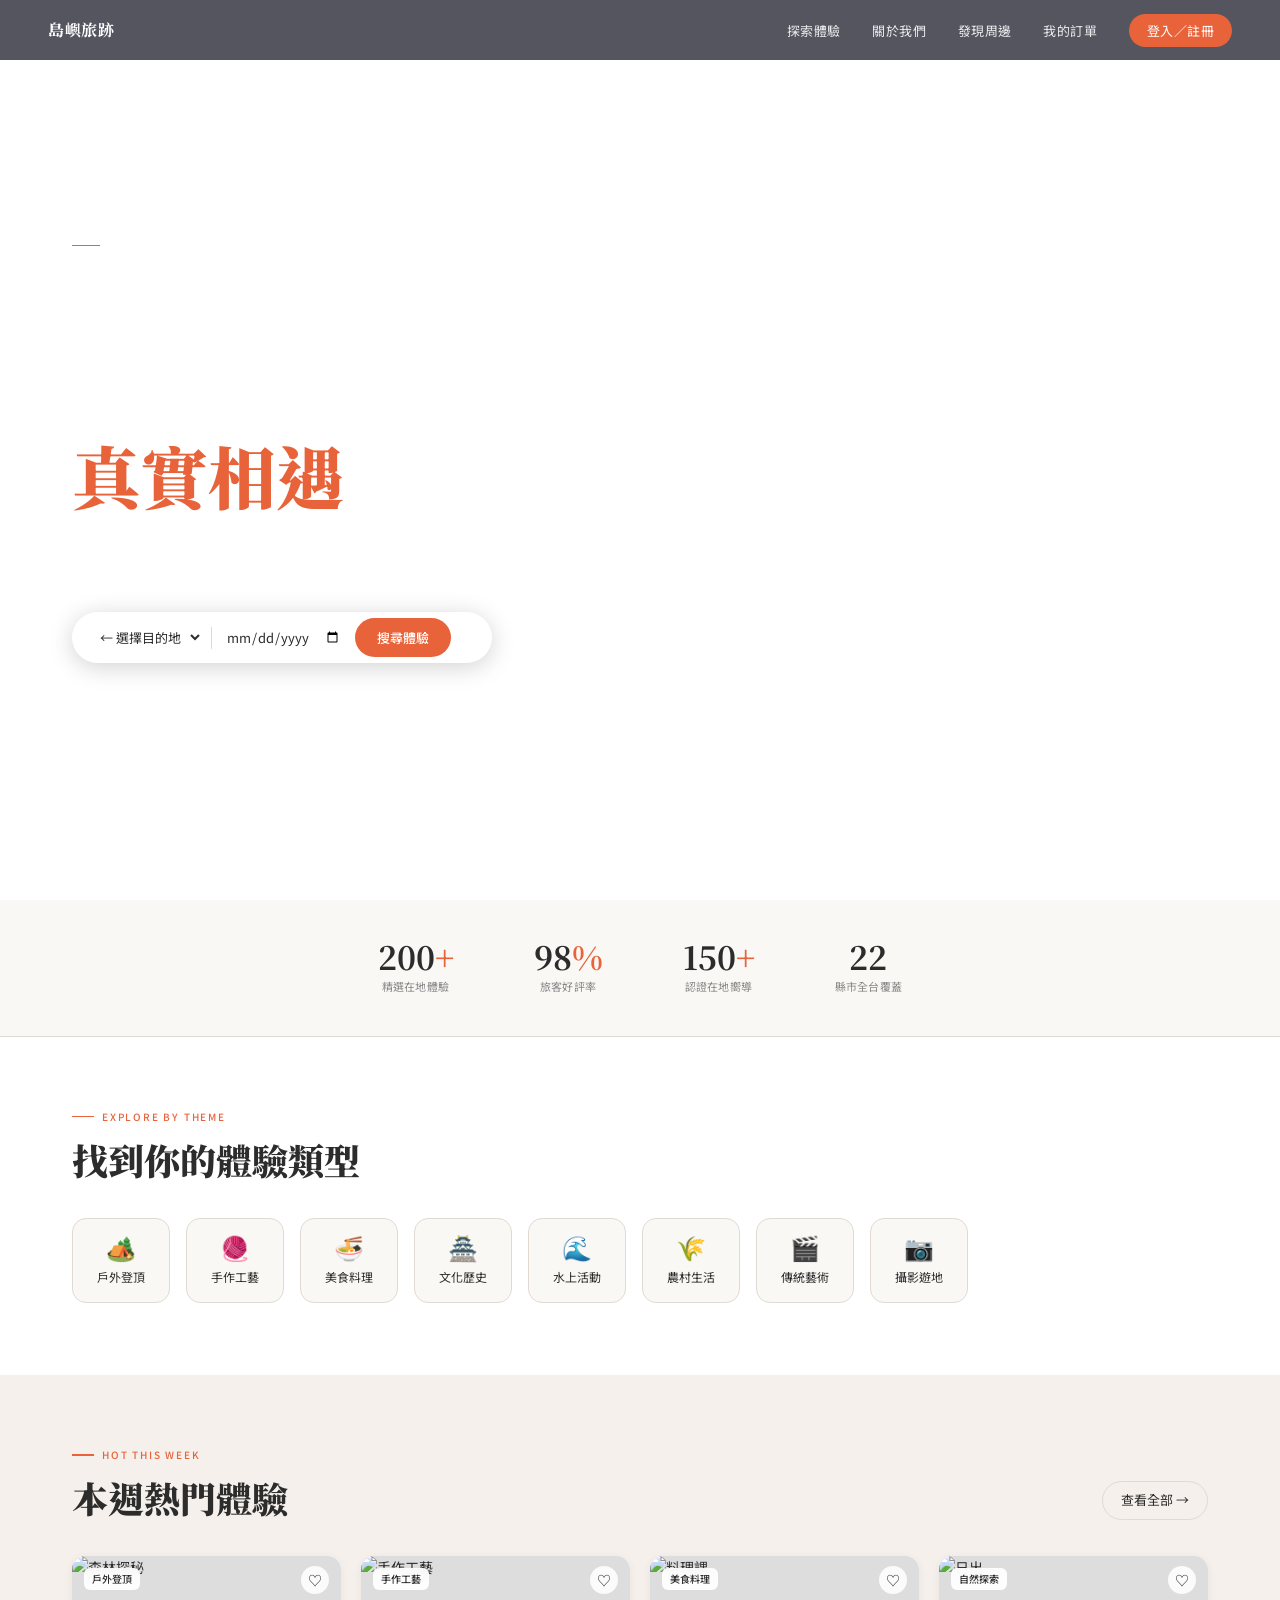
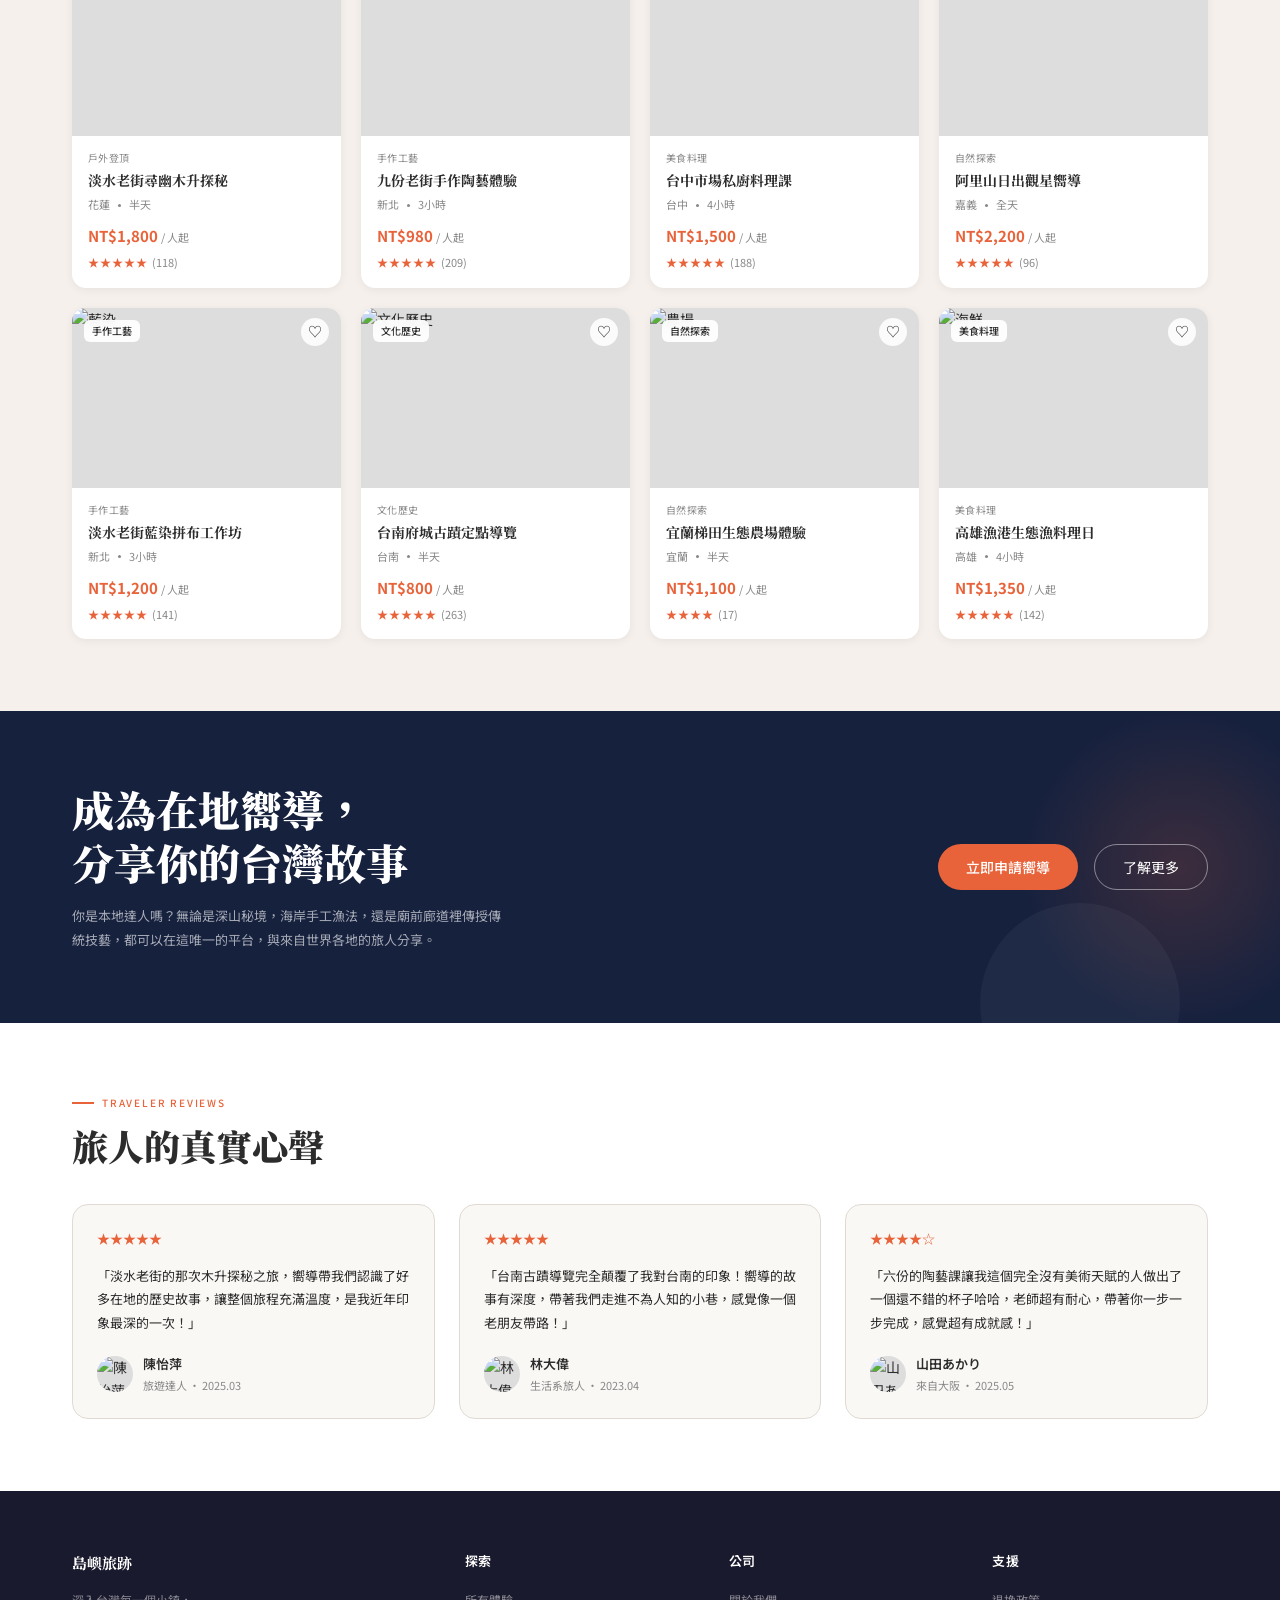
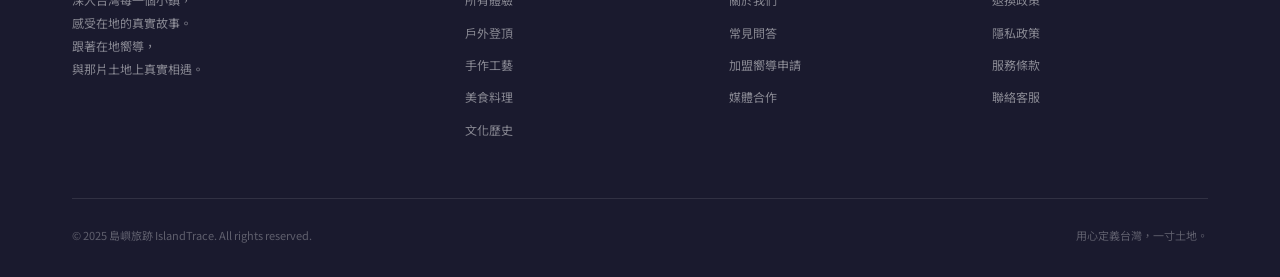
==== index.html @ 622d6f6a "Create index.html" ====
<!DOCTYPE html>
<html lang="zh-TW">
<head>
  <meta charset="UTF-8" />
  <meta name="viewport" content="width=device-width, initial-scale=1.0" />
  <title>島嶼旅跡 IslandTrace</title>
  <link rel="preconnect" href="https://fonts.googleapis.com" />
  <link rel="preconnect" href="https://fonts.gstatic.com" crossorigin />
  <link href="https://fonts.googleapis.com/css2?family=Noto+Serif+TC:wght@400;600;700;900&family=Noto+Sans+TC:wght@300;400;500;600&display=swap" rel="stylesheet" />
  <style>
    *, *::before, *::after { box-sizing: border-box; margin: 0; padding: 0; }

    :root {
      --orange: #E8633A;
      --orange-light: #F07A54;
      --dark: #1A1A2E;
      --navy: #16213E;
      --cream: #F5F0EB;
      --warm-white: #FAF8F5;
      --text-main: #2C2C2C;
      --text-muted: #888;
      --border: #E0DAD3;
      --star: #E8633A;
      --serif: 'Noto Serif TC', serif;
      --sans: 'Noto Sans TC', sans-serif;
    }

    body {
      font-family: var(--sans);
      color: var(--text-main);
      background: #fff;
      font-size: 14px;
      line-height: 1.6;
    }

    a { text-decoration: none; color: inherit; }

    /* ===================== NAV ===================== */
    nav {
      position: fixed;
      top: 0; left: 0; right: 0;
      z-index: 100;
      display: flex;
      align-items: center;
      justify-content: space-between;
      padding: 0 48px;
      height: 60px;
      background: rgba(20, 20, 35, 0.72);
      backdrop-filter: blur(12px);
      -webkit-backdrop-filter: blur(12px);
    }

    .nav-logo {
      font-family: var(--serif);
      font-size: 16px;
      font-weight: 700;
      color: #fff;
      letter-spacing: 0.04em;
    }

    .nav-links {
      display: flex;
      align-items: center;
      gap: 32px;
      list-style: none;
    }

    .nav-links a {
      color: rgba(255,255,255,0.88);
      font-size: 13px;
      font-weight: 400;
      letter-spacing: 0.03em;
      transition: color 0.2s;
    }
    .nav-links a:hover { color: #fff; }

    .nav-cta {
      background: var(--orange);
      color: #fff !important;
      padding: 7px 18px;
      border-radius: 20px;
      font-weight: 500;
      font-size: 13px;
      transition: background 0.2s;
    }
    .nav-cta:hover { background: var(--orange-light) !important; }

    /* ===================== HERO ===================== */
    .hero {
      position: relative;
      height: 100vh;
      min-height: 620px;
      display: flex;
      align-items: center;
      overflow: hidden;
    }

    .hero-bg {
      position: absolute;
      inset: 0;
      background: url('https://images.unsplash.com/photo-1470004914212-05527e49370b?w=1600&q=80') center/cover no-repeat;
      filter: brightness(0.62);
    }

    .hero-content {
      position: relative;
      z-index: 2;
      padding: 0 72px;
      max-width: 640px;
    }

    .hero-eyebrow {
      display: flex;
      align-items: center;
      gap: 8px;
      margin-bottom: 20px;
      font-size: 11px;
      color: rgba(255,255,255,0.7);
      letter-spacing: 0.15em;
      text-transform: uppercase;
    }

    .hero-eyebrow::before {
      content: '';
      display: block;
      width: 28px; height: 1px;
      background: var(--orange);
    }

    .hero-title {
      font-family: var(--serif);
      font-size: clamp(42px, 5.5vw, 68px);
      font-weight: 900;
      color: #fff;
      line-height: 1.18;
      margin-bottom: 4px;
    }

    .hero-title .accent {
      color: var(--orange);
      display: block;
    }

    .hero-sub {
      color: rgba(255,255,255,0.72);
      font-size: 13px;
      line-height: 1.8;
      margin: 18px 0 32px;
      max-width: 380px;
    }

    .hero-search {
      display: flex;
      align-items: center;
      background: #fff;
      border-radius: 40px;
      padding: 6px 6px 6px 18px;
      gap: 8px;
      max-width: 420px;
      box-shadow: 0 4px 24px rgba(0,0,0,0.18);
    }

    .hero-search select,
    .hero-search input[type="date"] {
      border: none;
      outline: none;
      background: transparent;
      font-size: 13px;
      color: var(--text-main);
      font-family: var(--sans);
      padding: 4px 6px;
      cursor: pointer;
    }

    .hero-search .divider {
      width: 1px;
      height: 22px;
      background: var(--border);
      flex-shrink: 0;
    }

    .hero-search button {
      background: var(--orange);
      color: #fff;
      border: none;
      border-radius: 30px;
      padding: 10px 22px;
      font-size: 13px;
      font-weight: 500;
      cursor: pointer;
      white-space: nowrap;
      font-family: var(--sans);
      transition: background 0.2s;
      flex-shrink: 0;
    }
    .hero-search button:hover { background: var(--orange-light); }

    /* ===================== STATS ===================== */
    .stats-bar {
      background: var(--warm-white);
      padding: 40px 72px;
      display: flex;
      justify-content: center;
      gap: 80px;
      border-bottom: 1px solid var(--border);
    }

    .stat-item { text-align: center; }

    .stat-num {
      font-family: var(--serif);
      font-size: 32px;
      font-weight: 700;
      color: var(--text-main);
      line-height: 1;
    }

    .stat-num span { color: var(--orange); }

    .stat-label {
      font-size: 11px;
      color: var(--text-muted);
      margin-top: 6px;
      letter-spacing: 0.03em;
    }

    /* ===================== SECTIONS SHARED ===================== */
    section { padding: 72px 72px; }

    .section-eyebrow {
      display: flex;
      align-items: center;
      gap: 8px;
      font-size: 10px;
      letter-spacing: 0.18em;
      text-transform: uppercase;
      color: var(--orange);
      margin-bottom: 12px;
      font-weight: 500;
    }

    .section-eyebrow::before {
      content: '';
      display: block;
      width: 22px; height: 1.5px;
      background: var(--orange);
    }

    .section-title {
      font-family: var(--serif);
      font-size: clamp(26px, 3vw, 36px);
      font-weight: 900;
      color: var(--text-main);
      line-height: 1.25;
      margin-bottom: 36px;
    }

    /* ===================== THEMES ===================== */
    .themes { background: #fff; }

    .theme-tags {
      display: flex;
      gap: 16px;
      flex-wrap: wrap;
    }

    .theme-tag {
      display: flex;
      flex-direction: column;
      align-items: center;
      gap: 8px;
      background: var(--warm-white);
      border: 1.5px solid var(--border);
      border-radius: 14px;
      padding: 16px 24px;
      cursor: pointer;
      transition: border-color 0.2s, box-shadow 0.2s;
      min-width: 88px;
    }
    .theme-tag:hover { border-color: var(--orange); box-shadow: 0 2px 12px rgba(232,99,58,0.12); }

    .theme-tag .icon {
      font-size: 24px;
      line-height: 1;
    }
    .theme-tag span { font-size: 12px; color: var(--text-main); font-weight: 400; }

    /* ===================== HOT SECTION ===================== */
    .hot-section { background: var(--cream); }

    .section-header {
      display: flex;
      align-items: flex-end;
      justify-content: space-between;
      margin-bottom: 36px;
    }

    .section-header .section-title { margin-bottom: 0; }

    .view-all {
      display: flex;
      align-items: center;
      gap: 6px;
      font-size: 13px;
      color: var(--text-main);
      border: 1.5px solid var(--border);
      border-radius: 20px;
      padding: 8px 18px;
      font-weight: 400;
      transition: border-color 0.2s;
      white-space: nowrap;
    }
    .view-all:hover { border-color: var(--orange); color: var(--orange); }

    .cards-grid {
      display: grid;
      grid-template-columns: repeat(4, 1fr);
      gap: 20px;
    }

    .cards-grid + .cards-grid { margin-top: 20px; }

    .card {
      background: #fff;
      border-radius: 14px;
      overflow: hidden;
      box-shadow: 0 2px 10px rgba(0,0,0,0.06);
      transition: transform 0.22s, box-shadow 0.22s;
      cursor: pointer;
    }
    .card:hover { transform: translateY(-4px); box-shadow: 0 8px 28px rgba(0,0,0,0.12); }

    .card-img {
      position: relative;
      height: 180px;
      overflow: hidden;
      background: #ddd;
    }

    .card-img img {
      width: 100%; height: 100%;
      object-fit: cover;
      transition: transform 0.3s;
    }
    .card:hover .card-img img { transform: scale(1.04); }

    .card-badge {
      position: absolute;
      top: 12px; left: 12px;
      background: rgba(255,255,255,0.92);
      backdrop-filter: blur(4px);
      border-radius: 6px;
      padding: 3px 8px;
      font-size: 10px;
      font-weight: 500;
      color: var(--text-main);
    }

    .card-fav {
      position: absolute;
      top: 10px; right: 12px;
      width: 28px; height: 28px;
      background: rgba(255,255,255,0.88);
      border-radius: 50%;
      display: flex; align-items: center; justify-content: center;
      font-size: 14px;
      cursor: pointer;
    }

    .card-body { padding: 14px 16px 16px; }

    .card-type {
      font-size: 10px;
      color: var(--text-muted);
      letter-spacing: 0.04em;
      margin-bottom: 5px;
    }

    .card-title {
      font-family: var(--serif);
      font-size: 14px;
      font-weight: 700;
      color: var(--text-main);
      line-height: 1.4;
      margin-bottom: 6px;
    }

    .card-meta {
      display: flex;
      align-items: center;
      gap: 8px;
      font-size: 11px;
      color: var(--text-muted);
      margin-bottom: 10px;
    }

    .card-meta .dot {
      width: 3px; height: 3px;
      border-radius: 50%;
      background: var(--text-muted);
      flex-shrink: 0;
    }

    .card-price {
      font-size: 15px;
      font-weight: 700;
      color: var(--orange);
    }

    .card-price span {
      font-size: 11px;
      font-weight: 400;
      color: var(--text-muted);
    }

    .card-rating {
      display: flex;
      align-items: center;
      gap: 4px;
      margin-top: 6px;
    }

    .stars { color: var(--star); font-size: 11px; letter-spacing: 1px; }

    .rating-count { font-size: 11px; color: var(--text-muted); }

    /* ===================== GUIDE BANNER ===================== */
    .guide-banner {
      background: var(--navy);
      padding: 72px;
      display: flex;
      align-items: center;
      justify-content: space-between;
      gap: 40px;
      position: relative;
      overflow: hidden;
    }

    .guide-banner::before {
      content: '';
      position: absolute;
      right: -60px; top: 50%;
      transform: translateY(-50%);
      width: 320px; height: 320px;
      background: radial-gradient(circle, rgba(232,99,58,0.18) 0%, transparent 70%);
      border-radius: 50%;
    }

    .guide-banner::after {
      content: '';
      position: absolute;
      right: 100px; bottom: -80px;
      width: 200px; height: 200px;
      background: rgba(255,255,255,0.04);
      border-radius: 50%;
    }

    .guide-text { position: relative; z-index: 1; }

    .guide-text h2 {
      font-family: var(--serif);
      font-size: clamp(28px, 3.5vw, 42px);
      font-weight: 900;
      color: #fff;
      line-height: 1.25;
      margin-bottom: 16px;
    }

    .guide-text p {
      font-size: 13px;
      color: rgba(255,255,255,0.62);
      max-width: 440px;
      line-height: 1.8;
    }

    .guide-actions {
      display: flex;
      align-items: center;
      gap: 16px;
      flex-shrink: 0;
      position: relative; z-index: 1;
    }

    .btn-primary {
      background: var(--orange);
      color: #fff;
      border: none;
      border-radius: 28px;
      padding: 13px 28px;
      font-size: 14px;
      font-weight: 500;
      cursor: pointer;
      font-family: var(--sans);
      white-space: nowrap;
      transition: background 0.2s;
    }
    .btn-primary:hover { background: var(--orange-light); }

    .btn-outline {
      background: transparent;
      color: #fff;
      border: 1.5px solid rgba(255,255,255,0.45);
      border-radius: 28px;
      padding: 12px 28px;
      font-size: 14px;
      font-weight: 400;
      cursor: pointer;
      font-family: var(--sans);
      white-space: nowrap;
      transition: border-color 0.2s;
    }
    .btn-outline:hover { border-color: #fff; }

    /* ===================== REVIEWS ===================== */
    .reviews { background: #fff; }

    .reviews-grid {
      display: grid;
      grid-template-columns: repeat(3, 1fr);
      gap: 24px;
    }

    .review-card {
      background: var(--warm-white);
      border: 1.5px solid var(--border);
      border-radius: 16px;
      padding: 24px;
    }

    .review-stars { color: var(--star); font-size: 13px; margin-bottom: 14px; }

    .review-text {
      font-size: 13px;
      color: var(--text-main);
      line-height: 1.8;
      margin-bottom: 20px;
    }

    .reviewer {
      display: flex;
      align-items: center;
      gap: 10px;
    }

    .reviewer-avatar {
      width: 36px; height: 36px;
      border-radius: 50%;
      object-fit: cover;
      background: #ddd;
    }

    .reviewer-name { font-size: 13px; font-weight: 600; }
    .reviewer-meta { font-size: 11px; color: var(--text-muted); margin-top: 2px; }

    /* ===================== FOOTER ===================== */
    footer {
      background: var(--dark);
      padding: 60px 72px 32px;
    }

    .footer-grid {
      display: grid;
      grid-template-columns: 1.6fr 1fr 1fr 1fr;
      gap: 48px;
      padding-bottom: 48px;
      border-bottom: 1px solid rgba(255,255,255,0.1);
    }

    .footer-brand .logo {
      font-family: var(--serif);
      font-size: 15px;
      font-weight: 700;
      color: #fff;
      margin-bottom: 14px;
    }

    .footer-brand p {
      font-size: 12px;
      color: rgba(255,255,255,0.48);
      line-height: 1.9;
      max-width: 220px;
    }

    .footer-col h4 {
      font-size: 13px;
      font-weight: 600;
      color: #fff;
      margin-bottom: 16px;
      letter-spacing: 0.02em;
    }

    .footer-col ul { list-style: none; }

    .footer-col ul li {
      margin-bottom: 10px;
    }

    .footer-col ul li a {
      font-size: 12px;
      color: rgba(255,255,255,0.48);
      transition: color 0.2s;
    }
    .footer-col ul li a:hover { color: rgba(255,255,255,0.82); }

    .footer-bottom {
      display: flex;
      align-items: center;
      justify-content: space-between;
      padding-top: 28px;
    }

    .footer-bottom p { font-size: 11px; color: rgba(255,255,255,0.3); }

    .footer-bottom a { font-size: 11px; color: rgba(255,255,255,0.3); }
    .footer-bottom a:hover { color: rgba(255,255,255,0.6); }

    /* ===================== RESPONSIVE ===================== */
    @media (max-width: 1024px) {
      nav { padding: 0 28px; }
      .hero-content { padding: 0 36px; }
      section { padding: 56px 36px; }
      .stats-bar { padding: 36px; gap: 48px; }
      .guide-banner { padding: 56px 36px; }
      footer { padding: 48px 36px 24px; }
      .cards-grid { grid-template-columns: repeat(2, 1fr); }
      .footer-grid { grid-template-columns: 1fr 1fr; gap: 32px; }
    }

    @media (max-width: 680px) {
      .nav-links { display: none; }
      .hero-content { padding: 0 20px; }
      section { padding: 40px 20px; }
      .stats-bar { padding: 28px 20px; gap: 24px; flex-wrap: wrap; }
      .cards-grid { grid-template-columns: 1fr; }
      .reviews-grid { grid-template-columns: 1fr; }
      .guide-banner { flex-direction: column; padding: 40px 20px; }
      footer { padding: 40px 20px 20px; }
      .footer-grid { grid-template-columns: 1fr 1fr; gap: 28px; }
      .footer-bottom { flex-direction: column; gap: 8px; text-align: center; }
    }
  </style>
</head>
<body>

  <!-- NAV -->
  <nav>
    <div class="nav-logo">島嶼旅跡</div>
    <ul class="nav-links">
      <li><a href="#">探索體驗</a></li>
      <li><a href="#">關於我們</a></li>
      <li><a href="#">發現周邊</a></li>
      <li><a href="#">我的訂單</a></li>
      <li><a href="#" class="nav-cta">登入／註冊</a></li>
    </ul>
  </nav>

  <!-- HERO -->
  <section class="hero" style="padding: 0;">
    <div class="hero-bg"></div>
    <div class="hero-content">
      <div class="hero-eyebrow">ISLAND TRACE · 深度在地體驗</div>
      <h1 class="hero-title">
        與台灣這片土地，<br>
        <span class="accent">真實相遇</span>
      </h1>
      <p class="hero-sub">超過 200 個在地嚮導帶路的深度體驗，從山頂到海岸，從廟房到工坊，找到屬於你的那一場旅途。</p>
      <div class="hero-search">
        <select>
          <option>← 選擇目的地</option>
          <option>台北</option>
          <option>台南</option>
          <option>花蓮</option>
          <option>台東</option>
        </select>
        <div class="divider"></div>
        <input type="date" />
        <button>搜尋體驗</button>
      </div>
    </div>
  </section>

  <!-- STATS -->
  <div class="stats-bar">
    <div class="stat-item">
      <div class="stat-num">200<span>+</span></div>
      <div class="stat-label">精選在地體驗</div>
    </div>
    <div class="stat-item">
      <div class="stat-num">98<span>%</span></div>
      <div class="stat-label">旅客好評率</div>
    </div>
    <div class="stat-item">
      <div class="stat-num">150<span>+</span></div>
      <div class="stat-label">認證在地嚮導</div>
    </div>
    <div class="stat-item">
      <div class="stat-num">22</div>
      <div class="stat-label">縣市全台覆蓋</div>
    </div>
  </div>

  <!-- THEMES -->
  <section class="themes">
    <div class="section-eyebrow">EXPLORE BY THEME</div>
    <div class="section-title">找到你的體驗類型</div>
    <div class="theme-tags">
      <div class="theme-tag">
        <div class="icon">🏕️</div>
        <span>戶外登頂</span>
      </div>
      <div class="theme-tag">
        <div class="icon">🧶</div>
        <span>手作工藝</span>
      </div>
      <div class="theme-tag">
        <div class="icon">🍜</div>
        <span>美食料理</span>
      </div>
      <div class="theme-tag">
        <div class="icon">🏯</div>
        <span>文化歷史</span>
      </div>
      <div class="theme-tag">
        <div class="icon">🌊</div>
        <span>水上活動</span>
      </div>
      <div class="theme-tag">
        <div class="icon">🌾</div>
        <span>農村生活</span>
      </div>
      <div class="theme-tag">
        <div class="icon">🎬</div>
        <span>傳統藝術</span>
      </div>
      <div class="theme-tag">
        <div class="icon">📷</div>
        <span>攝影遊地</span>
      </div>
    </div>
  </section>

  <!-- HOT THIS WEEK -->
  <section class="hot-section">
    <div class="section-header">
      <div>
        <div class="section-eyebrow">HOT THIS WEEK</div>
        <div class="section-title">本週熱門體驗</div>
      </div>
      <a href="#" class="view-all">查看全部 →</a>
    </div>

    <div class="cards-grid">
      <!-- Card 1 -->
      <div class="card">
        <div class="card-img">
          <img src="https://images.unsplash.com/photo-1536599018102-9f803c140fc1?w=600&q=75" alt="森林探秘" loading="lazy" />
          <div class="card-badge">戶外登頂</div>
          <div class="card-fav">♡</div>
        </div>
        <div class="card-body">
          <div class="card-type">戶外登頂</div>
          <div class="card-title">淡水老街尋幽木升探秘</div>
          <div class="card-meta">
            <span>花蓮</span><div class="dot"></div><span>半天</span>
          </div>
          <div class="card-price">NT$1,800 <span>/ 人起</span></div>
          <div class="card-rating">
            <span class="stars">★★★★★</span>
            <span class="rating-count">(118)</span>
          </div>
        </div>
      </div>

      <!-- Card 2 -->
      <div class="card">
        <div class="card-img">
          <img src="https://images.unsplash.com/photo-1565193566173-7a0ee3dbe261?w=600&q=75" alt="手作工藝" loading="lazy" />
          <div class="card-badge">手作工藝</div>
          <div class="card-fav">♡</div>
        </div>
        <div class="card-body">
          <div class="card-type">手作工藝</div>
          <div class="card-title">九份老街手作陶藝體驗</div>
          <div class="card-meta">
            <span>新北</span><div class="dot"></div><span>3小時</span>
          </div>
          <div class="card-price">NT$980 <span>/ 人起</span></div>
          <div class="card-rating">
            <span class="stars">★★★★★</span>
            <span class="rating-count">(209)</span>
          </div>
        </div>
      </div>

      <!-- Card 3 -->
      <div class="card">
        <div class="card-img">
          <img src="https://images.unsplash.com/photo-1556909114-f6e7ad7d3136?w=600&q=75" alt="料理課" loading="lazy" />
          <div class="card-badge">美食料理</div>
          <div class="card-fav">♡</div>
        </div>
        <div class="card-body">
          <div class="card-type">美食料理</div>
          <div class="card-title">台中市場私廚料理課</div>
          <div class="card-meta">
            <span>台中</span><div class="dot"></div><span>4小時</span>
          </div>
          <div class="card-price">NT$1,500 <span>/ 人起</span></div>
          <div class="card-rating">
            <span class="stars">★★★★★</span>
            <span class="rating-count">(188)</span>
          </div>
        </div>
      </div>

      <!-- Card 4 -->
      <div class="card">
        <div class="card-img">
          <img src="https://images.unsplash.com/photo-1506905925346-21bda4d32df4?w=600&q=75" alt="日出" loading="lazy" />
          <div class="card-badge">自然探索</div>
          <div class="card-fav">♡</div>
        </div>
        <div class="card-body">
          <div class="card-type">自然探索</div>
          <div class="card-title">阿里山日出觀星嚮導</div>
          <div class="card-meta">
            <span>嘉義</span><div class="dot"></div><span>全天</span>
          </div>
          <div class="card-price">NT$2,200 <span>/ 人起</span></div>
          <div class="card-rating">
            <span class="stars">★★★★★</span>
            <span class="rating-count">(96)</span>
          </div>
        </div>
      </div>
    </div>

    <div class="cards-grid" style="margin-top: 20px;">
      <!-- Card 5 -->
      <div class="card">
        <div class="card-img">
          <img src="https://images.unsplash.com/photo-1586528116311-ad8dd3c8310d?w=600&q=75" alt="藍染" loading="lazy" />
          <div class="card-badge">手作工藝</div>
          <div class="card-fav">♡</div>
        </div>
        <div class="card-body">
          <div class="card-type">手作工藝</div>
          <div class="card-title">淡水老街藍染拼布工作坊</div>
          <div class="card-meta">
            <span>新北</span><div class="dot"></div><span>3小時</span>
          </div>
          <div class="card-price">NT$1,200 <span>/ 人起</span></div>
          <div class="card-rating">
            <span class="stars">★★★★★</span>
            <span class="rating-count">(141)</span>
          </div>
        </div>
      </div>

      <!-- Card 6 -->
      <div class="card">
        <div class="card-img">
          <img src="https://images.unsplash.com/photo-1558618666-fcd25c85cd64?w=600&q=75" alt="文化歷史" loading="lazy" />
          <div class="card-badge">文化歷史</div>
          <div class="card-fav">♡</div>
        </div>
        <div class="card-body">
          <div class="card-type">文化歷史</div>
          <div class="card-title">台南府城古蹟定點導覽</div>
          <div class="card-meta">
            <span>台南</span><div class="dot"></div><span>半天</span>
          </div>
          <div class="card-price">NT$800 <span>/ 人起</span></div>
          <div class="card-rating">
            <span class="stars">★★★★★</span>
            <span class="rating-count">(263)</span>
          </div>
        </div>
      </div>

      <!-- Card 7 -->
      <div class="card">
        <div class="card-img">
          <img src="https://images.unsplash.com/photo-1464822759023-fed622ff2c3b?w=600&q=75" alt="農場" loading="lazy" />
          <div class="card-badge">自然探索</div>
          <div class="card-fav">♡</div>
        </div>
        <div class="card-body">
          <div class="card-type">自然探索</div>
          <div class="card-title">宜蘭梯田生態農場體驗</div>
          <div class="card-meta">
            <span>宜蘭</span><div class="dot"></div><span>半天</span>
          </div>
          <div class="card-price">NT$1,100 <span>/ 人起</span></div>
          <div class="card-rating">
            <span class="stars">★★★★</span>
            <span class="rating-count">(17)</span>
          </div>
        </div>
      </div>

      <!-- Card 8 -->
      <div class="card">
        <div class="card-img">
          <img src="https://images.unsplash.com/photo-1414235077428-338989a2e8c0?w=600&q=75" alt="海鮮" loading="lazy" />
          <div class="card-badge">美食料理</div>
          <div class="card-fav">♡</div>
        </div>
        <div class="card-body">
          <div class="card-type">美食料理</div>
          <div class="card-title">高雄漁港生態漁料理日</div>
          <div class="card-meta">
            <span>高雄</span><div class="dot"></div><span>4小時</span>
          </div>
          <div class="card-price">NT$1,350 <span>/ 人起</span></div>
          <div class="card-rating">
            <span class="stars">★★★★★</span>
            <span class="rating-count">(142)</span>
          </div>
        </div>
      </div>
    </div>
  </section>

  <!-- GUIDE BANNER -->
  <div class="guide-banner">
    <div class="guide-text">
      <h2>成為在地嚮導，<br>分享你的台灣故事</h2>
      <p>你是本地達人嗎？無論是深山秘境，海岸手工漁法，還是廟前廊道裡傳授傳統技藝，都可以在這唯一的平台，與來自世界各地的旅人分享。</p>
    </div>
    <div class="guide-actions">
      <button class="btn-primary">立即申請嚮導</button>
      <button class="btn-outline">了解更多</button>
    </div>
  </div>

  <!-- REVIEWS -->
  <section class="reviews">
    <div class="section-eyebrow">TRAVELER REVIEWS</div>
    <div class="section-title">旅人的真實心聲</div>
    <div class="reviews-grid">
      <div class="review-card">
        <div class="review-stars">★★★★★</div>
        <p class="review-text">「淡水老街的那次木升探秘之旅，嚮導帶我們認識了好多在地的歷史故事，讓整個旅程充滿溫度，是我近年印象最深的一次！」</p>
        <div class="reviewer">
          <img class="reviewer-avatar" src="https://i.pravatar.cc/80?img=47" alt="陳怡萍" />
          <div>
            <div class="reviewer-name">陳怡萍</div>
            <div class="reviewer-meta">旅遊達人 · 2025.03</div>
          </div>
        </div>
      </div>

      <div class="review-card">
        <div class="review-stars">★★★★★</div>
        <p class="review-text">「台南古蹟導覽完全顛覆了我對台南的印象！嚮導的故事有深度，帶著我們走進不為人知的小巷，感覺像一個老朋友帶路！」</p>
        <div class="reviewer">
          <img class="reviewer-avatar" src="https://i.pravatar.cc/80?img=32" alt="林大偉" />
          <div>
            <div class="reviewer-name">林大偉</div>
            <div class="reviewer-meta">生活系旅人 · 2023.04</div>
          </div>
        </div>
      </div>

      <div class="review-card">
        <div class="review-stars">★★★★☆</div>
        <p class="review-text">「六份的陶藝課讓我這個完全沒有美術天賦的人做出了一個還不錯的杯子哈哈，老師超有耐心，帶著你一步一步完成，感覺超有成就感！」</p>
        <div class="reviewer">
          <img class="reviewer-avatar" src="https://i.pravatar.cc/80?img=56" alt="山田あかり" />
          <div>
            <div class="reviewer-name">山田あかり</div>
            <div class="reviewer-meta">來自大阪 · 2025.05</div>
          </div>
        </div>
      </div>
    </div>
  </section>

  <!-- FOOTER -->
  <footer>
    <div class="footer-grid">
      <div class="footer-brand">
        <div class="logo">島嶼旅跡</div>
        <p>深入台灣每一個小鎮，<br>感受在地的真實故事。<br>跟著在地嚮導，<br>與那片土地上真實相遇。</p>
      </div>
      <div class="footer-col">
        <h4>探索</h4>
        <ul>
          <li><a href="#">所有體驗</a></li>
          <li><a href="#">戶外登頂</a></li>
          <li><a href="#">手作工藝</a></li>
          <li><a href="#">美食料理</a></li>
          <li><a href="#">文化歷史</a></li>
        </ul>
      </div>
      <div class="footer-col">
        <h4>公司</h4>
        <ul>
          <li><a href="#">關於我們</a></li>
          <li><a href="#">常見問答</a></li>
          <li><a href="#">加盟嚮導申請</a></li>
          <li><a href="#">媒體合作</a></li>
        </ul>
      </div>
      <div class="footer-col">
        <h4>支援</h4>
        <ul>
          <li><a href="#">退換政策</a></li>
          <li><a href="#">隱私政策</a></li>
          <li><a href="#">服務條款</a></li>
          <li><a href="#">聯絡客服</a></li>
        </ul>
      </div>
    </div>
    <div class="footer-bottom">
      <p>© 2025 島嶼旅跡 IslandTrace. All rights reserved.</p>
      <a href="#">用心定義台灣，一寸土地。</a>
    </div>
  </footer>

</body>
</html>
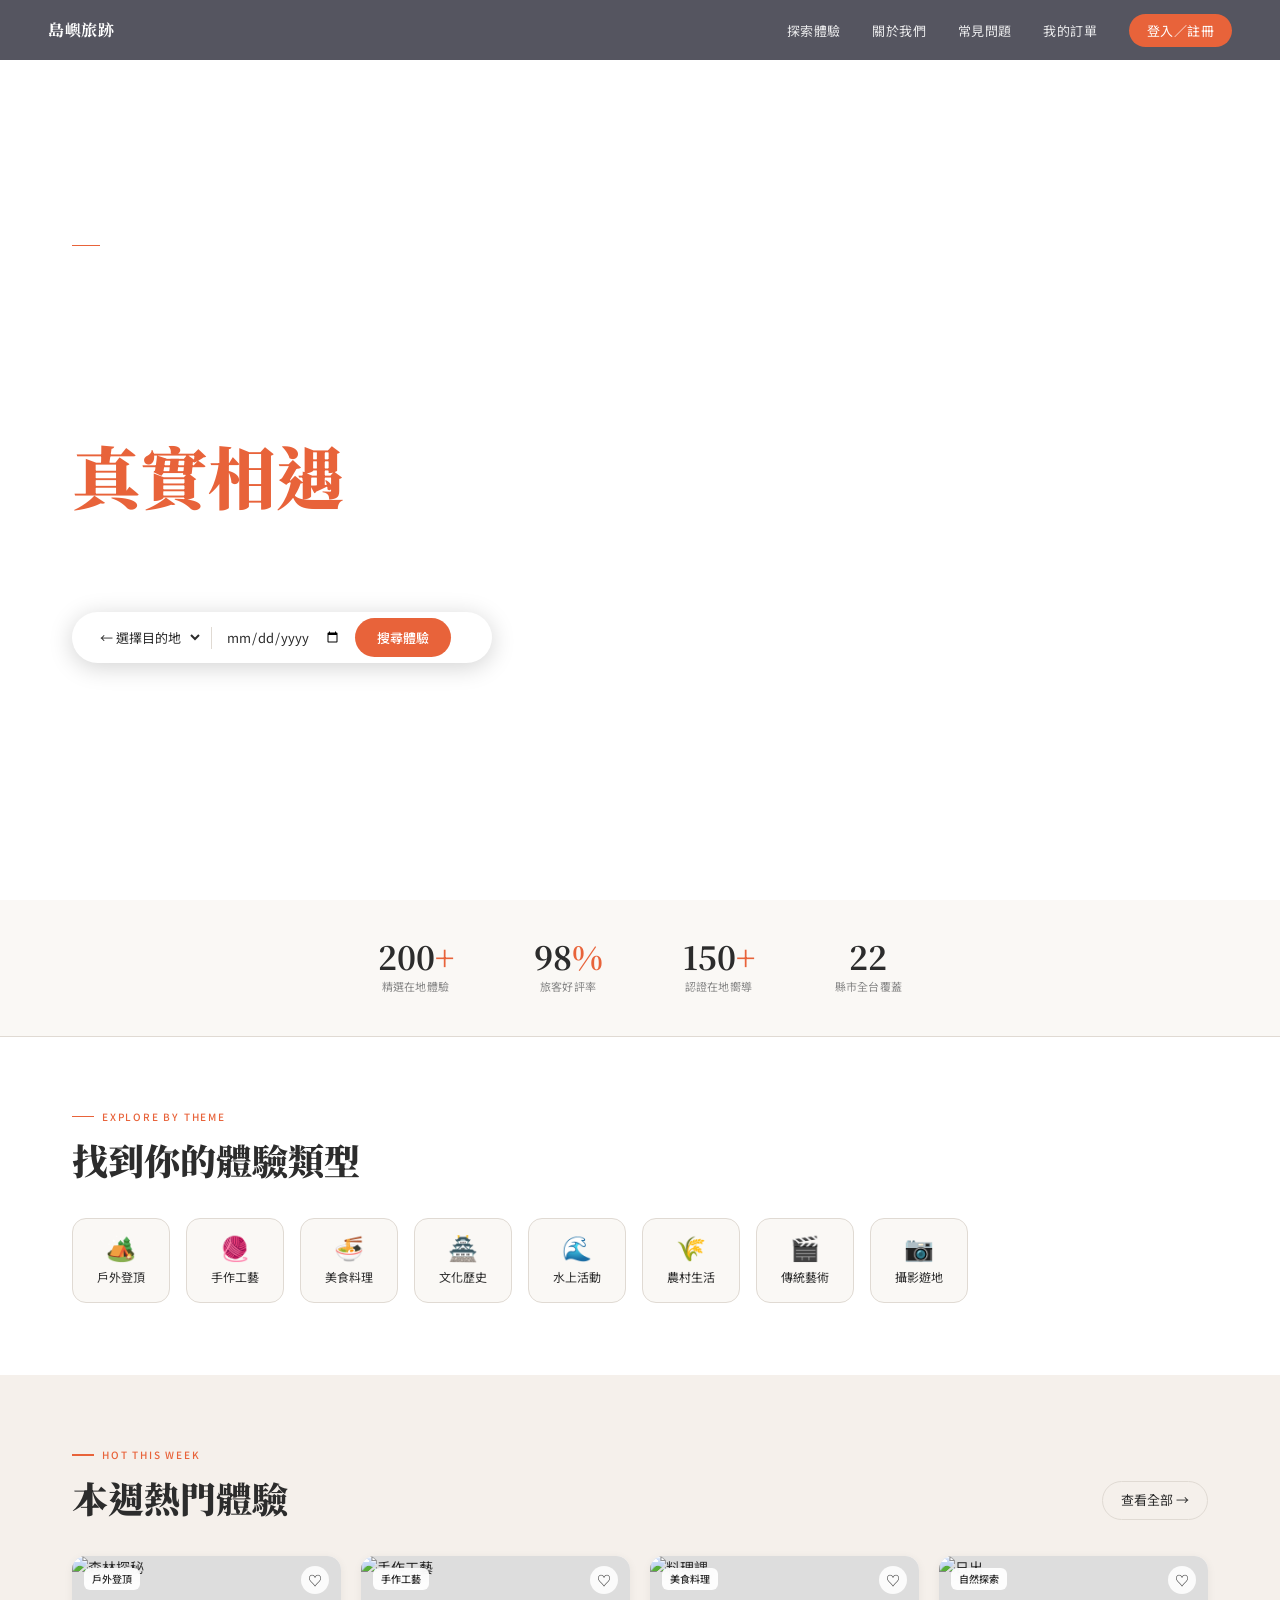
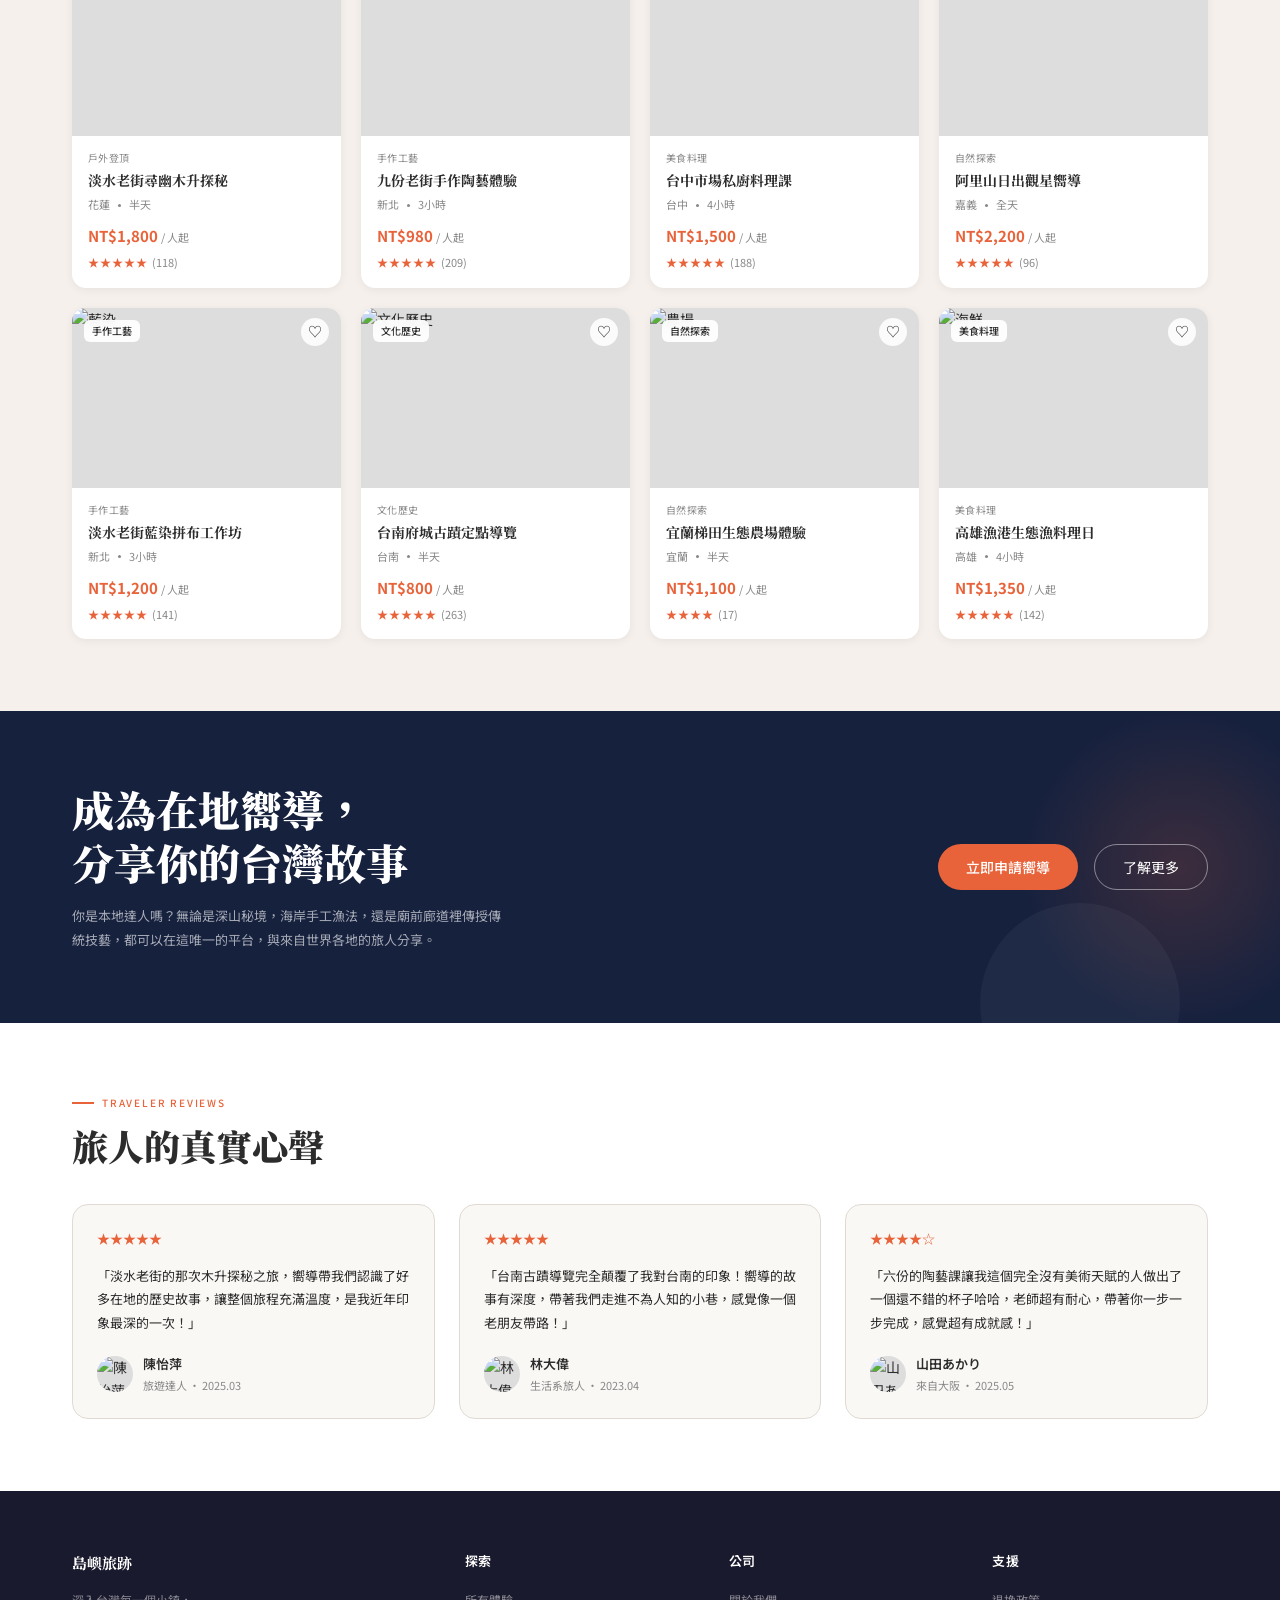
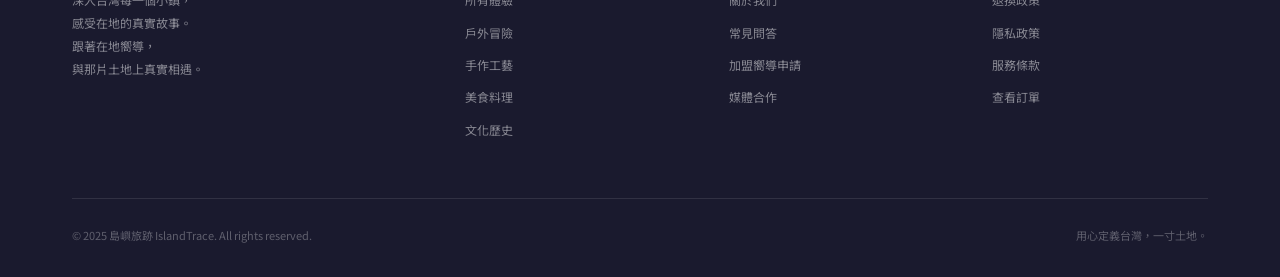
==== commit c487609e: "1658fixed" ====
--- a/index.html
+++ b/index.html
@@ -644,13 +644,13 @@
 
   <!-- NAV -->
   <nav>
-    <div class="nav-logo">島嶼旅跡</div>
+    <a href="index.html" class="nav-logo">島嶼旅跡</a>
     <ul class="nav-links">
-      <li><a href="#">探索體驗</a></li>
-      <li><a href="#">關於我們</a></li>
-      <li><a href="#">發現周邊</a></li>
-      <li><a href="#">我的訂單</a></li>
-      <li><a href="#" class="nav-cta">登入／註冊</a></li>
+      <li><a href="products.html">探索體驗</a></li>
+      <li><a href="about.html">關於我們</a></li>
+      <li><a href="faq.html">常見問題</a></li>
+      <li><a href="profile-1.html">我的訂單</a></li>
+      <li><a href="login.html" class="nav-cta">登入／註冊</a></li>
     </ul>
   </nav>
 
@@ -746,7 +746,7 @@
         <div class="section-eyebrow">HOT THIS WEEK</div>
         <div class="section-title">本週熱門體驗</div>
       </div>
-      <a href="#" class="view-all">查看全部 →</a>
+      <a href="products.html" class="view-all">查看全部 →</a>
     </div>
 
     <div class="cards-grid">
@@ -987,37 +987,64 @@
       <div class="footer-col">
         <h4>探索</h4>
         <ul>
-          <li><a href="#">所有體驗</a></li>
-          <li><a href="#">戶外登頂</a></li>
-          <li><a href="#">手作工藝</a></li>
-          <li><a href="#">美食料理</a></li>
-          <li><a href="#">文化歷史</a></li>
+          <li><a href="products.html">所有體驗</a></li>
+          <li><a href="products.html?category=戶外">戶外冒險</a></li>
+          <li><a href="products.html?category=手作">手作工藝</a></li>
+          <li><a href="products.html?category=美食">美食料理</a></li>
+          <li><a href="products.html?category=文化">文化歷史</a></li>
         </ul>
       </div>
       <div class="footer-col">
         <h4>公司</h4>
         <ul>
-          <li><a href="#">關於我們</a></li>
-          <li><a href="#">常見問答</a></li>
-          <li><a href="#">加盟嚮導申請</a></li>
-          <li><a href="#">媒體合作</a></li>
+          <li><a href="about.html">關於我們</a></li>
+          <li><a href="faq.html">常見問答</a></li>
+          <li><a href="index.html">加盟嚮導申請</a></li>
+          <li><a href="index.html">媒體合作</a></li>
         </ul>
       </div>
       <div class="footer-col">
         <h4>支援</h4>
         <ul>
-          <li><a href="#">退換政策</a></li>
-          <li><a href="#">隱私政策</a></li>
-          <li><a href="#">服務條款</a></li>
-          <li><a href="#">聯絡客服</a></li>
+          <li><a href="index.html">退換政策</a></li>
+          <li><a href="index.html">隱私政策</a></li>
+          <li><a href="index.html">服務條款</a></li>
+          <li><a href="profile-1.html">查看訂單</a></li>
         </ul>
       </div>
     </div>
     <div class="footer-bottom">
       <p>© 2025 島嶼旅跡 IslandTrace. All rights reserved.</p>
-      <a href="#">用心定義台灣，一寸土地。</a>
+      <a href="index.html">用心定義台灣，一寸土地。</a>
     </div>
   </footer>
+
+  <script src="utils.js"></script>
+  <script>
+    document.querySelectorAll('.card-fav').forEach((btn, index) => {
+      const productId = `product-${index + 1}`;
+      const product = getProductById(productId) || productsData[index];
+      if (product && isFavorited(productId)) {
+        btn.classList.add('liked');
+        btn.textContent = '♥';
+      }
+      btn.addEventListener('click', (e) => {
+        e.stopPropagation();
+        if (!product) return;
+        const isFav = toggleFavorite(productId, product.name, product.image, product.price, product.location);
+        btn.classList.toggle('liked', isFav);
+        btn.textContent = isFav ? '♥' : '♡';
+      });
+      const card = btn.closest('.card');
+      if (card) {
+        card.addEventListener('click', () => {
+          if (product) {
+            window.location.href = `product-detail.html?id=${productId}`;
+          }
+        });
+      }
+    });
+  </script>
 
 </body>
 </html>
